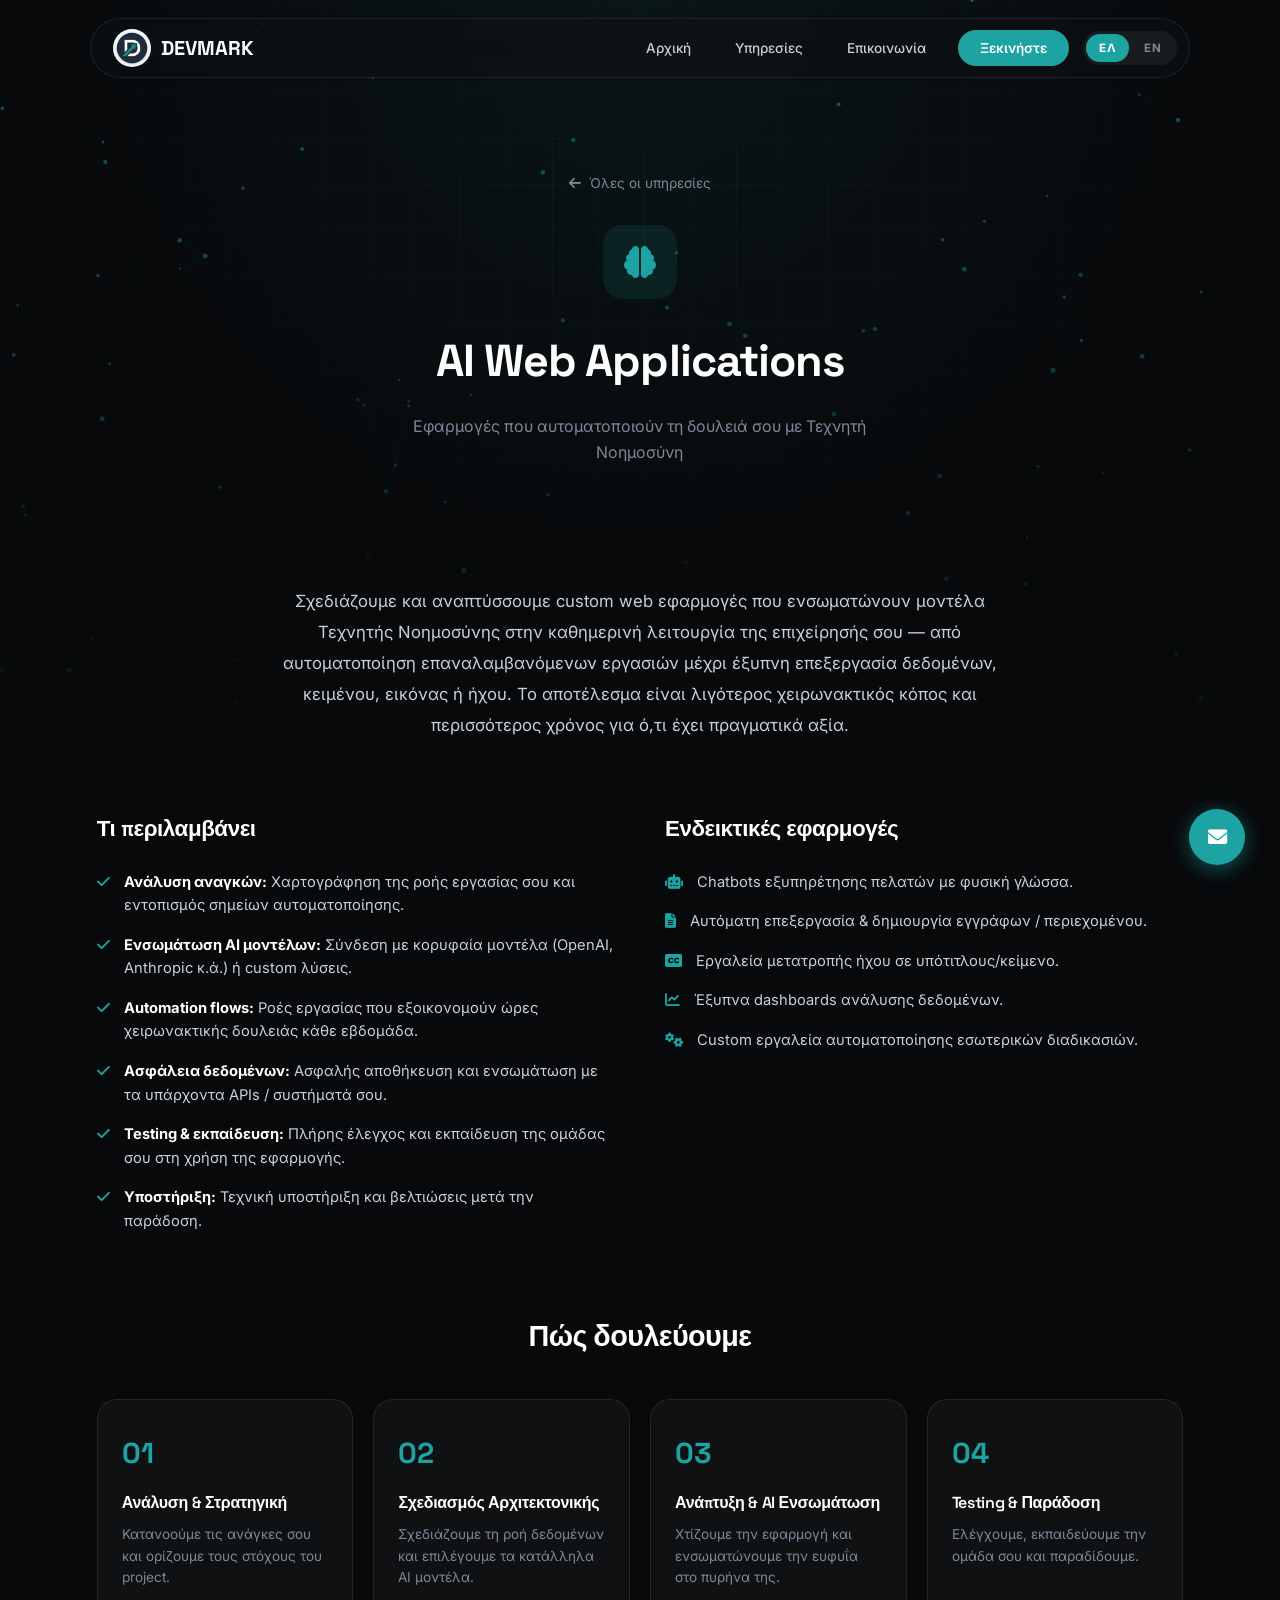
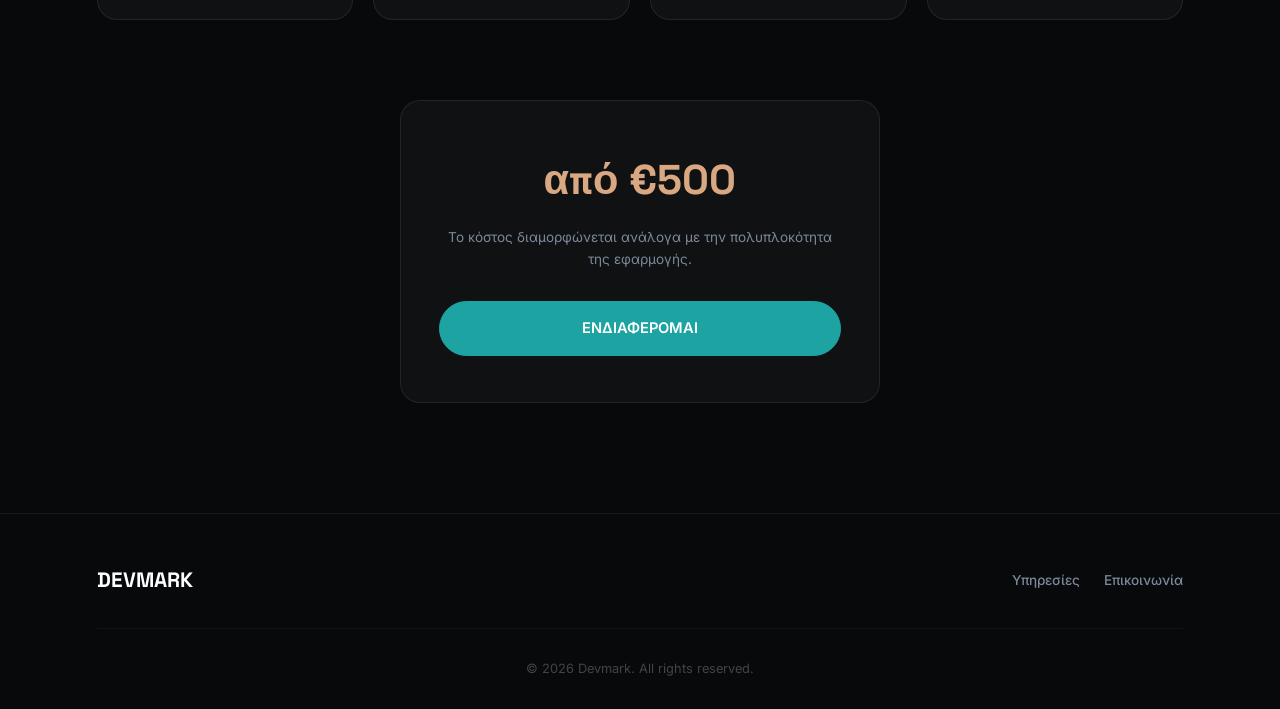
==== ai-web-apps.html @ 717f6cc1 "Add files via upload commit message" ====
<!DOCTYPE html>
<html lang="el">
<head>
    <meta charset="UTF-8">
    <meta name="viewport" content="width=device-width, initial-scale=1.0">
    <title>AI Web Applications - Devmark</title>
    <meta name="description" content="Εξειδικευμένες εφαρμογές με ενσωμάτωση Τεχνητής Νοημοσύνης για αυτοματοποίηση της επιχείρησής σου.">
    <link rel="preconnect" href="https://fonts.googleapis.com">
    <link rel="stylesheet" href="https://fonts.googleapis.com/css2?family=Space+Grotesk:wght@500;600;700&family=Inter:wght@400;500;600;700;800&display=swap">
    <link rel="stylesheet" href="https://cdnjs.cloudflare.com/ajax/libs/font-awesome/6.0.0/css/all.min.css">
    <link rel="stylesheet" href="styles.css">
</head>
<body>

    <div class="tech-bg">
        <div class="tech-grid"></div>
        <canvas id="bg-canvas"></canvas>
        <div class="tech-vignette"></div>
    </div>

    <!-- MOBILE NAV OVERLAY -->
    <div class="mobile-nav" id="mobileNav">
        <a href="index.html" class="mobile-link nav-link" data-el="Αρχική" data-en="Home">Αρχική</a>
        <a href="services.html" class="mobile-link nav-link" data-el="Υπηρεσίες" data-en="Services">Υπηρεσίες</a>
        <a href="contact.html" class="mobile-link nav-link" data-el="Επικοινωνία" data-en="Contact">Επικοινωνία</a>
        <div class="lang-switch">
            <button class="lang-btn" data-lang="el">ΕΛ</button>
            <button class="lang-btn" data-lang="en">EN</button>
        </div>
    </div>

    <header id="header">
        <div class="header-inner">
            <a href="index.html" class="logo">
                <img src="devmarklogo.png" alt="Devmark Logo" class="logo-img">
                <span>DEVMARK</span>
            </a>
            <nav>
                <ul>
                    <li><a href="index.html" class="nav-link" data-el="Αρχική" data-en="Home">Αρχική</a></li>
                    <li><a href="services.html" class="nav-link" data-el="Υπηρεσίες" data-en="Services">Υπηρεσίες</a></li>
                    <li><a href="contact.html" class="nav-link" data-el="Επικοινωνία" data-en="Contact">Επικοινωνία</a></li>
                    <li><a href="https://mail.google.com/mail/?view=cm&fs=1&to=webdevmarkozanis@gmail.com" target="_blank" class="nav-cta" data-el="Ξεκινήστε" data-en="Get Started">Ξεκινήστε</a></li>
                    <li>
                        <div class="lang-switch">
                            <button class="lang-btn" data-lang="el">ΕΛ</button>
                            <button class="lang-btn" data-lang="en">EN</button>
                        </div>
                    </li>
                </ul>
            </nav>
            <div class="hamburger" id="hamburger">
                <span></span><span></span><span></span>
            </div>
        </div>
    </header>

    <!-- PAGE HERO -->
    <section class="page-hero">
        <div class="container">
            <a href="services.html" class="back-link fade-in-up"><i class="fas fa-arrow-left"></i> <span data-el="Όλες οι υπηρεσίες" data-en="All services">Όλες οι υπηρεσίες</span></a>
            <div class="detail-hero-icon fade-in-up"><i class="fas fa-brain"></i></div>
            <h2 class="section-title fade-in-up">AI Web Applications</h2>
            <span class="section-subtitle fade-in-up" data-el="Εφαρμογές που αυτοματοποιούν τη δουλειά σου με Τεχνητή Νοημοσύνη" data-en="Applications that automate your work with Artificial Intelligence">Εφαρμογές που αυτοματοποιούν τη δουλειά σου με Τεχνητή Νοημοσύνη</span>
        </div>
    </section>

    <section id="services" style="padding-top:0;">
        <div class="container">
            <p class="detail-intro fade-in-up" data-el="Σχεδιάζουμε και αναπτύσσουμε custom web εφαρμογές που ενσωματώνουν μοντέλα Τεχνητής Νοημοσύνης στην καθημερινή λειτουργία της επιχείρησής σου — από αυτοματοποίηση επαναλαμβανόμενων εργασιών μέχρι έξυπνη επεξεργασία δεδομένων, κειμένου, εικόνας ή ήχου. Το αποτέλεσμα είναι λιγότερος χειρωνακτικός κόπος και περισσότερος χρόνος για ό,τι έχει πραγματικά αξία." data-en="We design and build custom web applications that embed Artificial Intelligence models into your business's daily operations — from automating repetitive tasks to smart processing of data, text, images or audio. The result is less manual effort and more time for what truly matters.">
                Σχεδιάζουμε και αναπτύσσουμε custom web εφαρμογές που ενσωματώνουν μοντέλα Τεχνητής Νοημοσύνης στην καθημερινή λειτουργία της επιχείρησής σου — από αυτοματοποίηση επαναλαμβανόμενων εργασιών μέχρι έξυπνη επεξεργασία δεδομένων, κειμένου, εικόνας ή ήχου. Το αποτέλεσμα είναι λιγότερος χειρωνακτικός κόπος και περισσότερος χρόνος για ό,τι έχει πραγματικά αξία.
            </p>

            <div class="detail-columns">
                <div class="detail-block fade-in-up">
                    <h3 data-el="Τι περιλαμβάνει" data-en="What's included">Τι περιλαμβάνει</h3>
                    <ul class="feature-list">
                        <li><i class="fas fa-check"></i><span><strong data-el="Ανάλυση αναγκών:" data-en="Needs analysis:">Ανάλυση αναγκών:</strong> <span data-el="Χαρτογράφηση της ροής εργασίας σου και εντοπισμός σημείων αυτοματοποίησης." data-en="Mapping your workflow and identifying automation opportunities.">Χαρτογράφηση της ροής εργασίας σου και εντοπισμός σημείων αυτοματοποίησης.</span></span></li>
                        <li><i class="fas fa-check"></i><span><strong data-el="Ενσωμάτωση AI μοντέλων:" data-en="AI model integration:">Ενσωμάτωση AI μοντέλων:</strong> <span data-el="Σύνδεση με κορυφαία μοντέλα (OpenAI, Anthropic κ.ά.) ή custom λύσεις." data-en="Connecting leading models (OpenAI, Anthropic, etc.) or custom solutions.">Σύνδεση με κορυφαία μοντέλα (OpenAI, Anthropic κ.ά.) ή custom λύσεις.</span></span></li>
                        <li><i class="fas fa-check"></i><span><strong data-el="Automation flows:" data-en="Automation flows:">Automation flows:</strong> <span data-el="Ροές εργασίας που εξοικονομούν ώρες χειρωνακτικής δουλειάς κάθε εβδομάδα." data-en="Workflows that save hours of manual work every week.">Ροές εργασίας που εξοικονομούν ώρες χειρωνακτικής δουλειάς κάθε εβδομάδα.</span></span></li>
                        <li><i class="fas fa-check"></i><span><strong data-el="Ασφάλεια δεδομένων:" data-en="Data security:">Ασφάλεια δεδομένων:</strong> <span data-el="Ασφαλής αποθήκευση και ενσωμάτωση με τα υπάρχοντα APIs / συστήματά σου." data-en="Secure storage and integration with your existing APIs / systems.">Ασφαλής αποθήκευση και ενσωμάτωση με τα υπάρχοντα APIs / συστήματά σου.</span></span></li>
                        <li><i class="fas fa-check"></i><span><strong data-el="Testing & εκπαίδευση:" data-en="Testing & training:">Testing &amp; εκπαίδευση:</strong> <span data-el="Πλήρης έλεγχος και εκπαίδευση της ομάδας σου στη χρήση της εφαρμογής." data-en="Full testing and training for your team on using the application.">Πλήρης έλεγχος και εκπαίδευση της ομάδας σου στη χρήση της εφαρμογής.</span></span></li>
                        <li><i class="fas fa-check"></i><span><strong data-el="Υποστήριξη:" data-en="Support:">Υποστήριξη:</strong> <span data-el="Τεχνική υποστήριξη και βελτιώσεις μετά την παράδοση." data-en="Technical support and improvements after delivery.">Τεχνική υποστήριξη και βελτιώσεις μετά την παράδοση.</span></span></li>
                    </ul>
                </div>
                <div class="detail-block fade-in-up delay-1">
                    <h3 data-el="Ενδεικτικές εφαρμογές" data-en="Example applications">Ενδεικτικές εφαρμογές</h3>
                    <ul class="feature-list">
                        <li><i class="fas fa-robot"></i><span data-el="Chatbots εξυπηρέτησης πελατών με φυσική γλώσσα." data-en="Customer service chatbots with natural language.">Chatbots εξυπηρέτησης πελατών με φυσική γλώσσα.</span></li>
                        <li><i class="fas fa-file-alt"></i><span data-el="Αυτόματη επεξεργασία & δημιουργία εγγράφων / περιεχομένου." data-en="Automatic processing & generation of documents / content.">Αυτόματη επεξεργασία &amp; δημιουργία εγγράφων / περιεχομένου.</span></li>
                        <li><i class="fas fa-closed-captioning"></i><span data-el="Εργαλεία μετατροπής ήχου σε υπότιτλους/κείμενο." data-en="Tools for converting audio to subtitles/text.">Εργαλεία μετατροπής ήχου σε υπότιτλους/κείμενο.</span></li>
                        <li><i class="fas fa-chart-line"></i><span data-el="Έξυπνα dashboards ανάλυσης δεδομένων." data-en="Smart data analytics dashboards.">Έξυπνα dashboards ανάλυσης δεδομένων.</span></li>
                        <li><i class="fas fa-cogs"></i><span data-el="Custom εργαλεία αυτοματοποίησης εσωτερικών διαδικασιών." data-en="Custom internal process automation tools.">Custom εργαλεία αυτοματοποίησης εσωτερικών διαδικασιών.</span></li>
                    </ul>
                </div>
            </div>

            <h3 class="section-title fade-in-up" style="font-size:1.8rem;margin-bottom:40px;" data-el="Πώς δουλεύουμε" data-en="How we work">Πώς δουλεύουμε</h3>
            <div class="process-steps">
                <div class="process-step fade-in-up">
                    <div class="step-num">01</div>
                    <h4 data-el="Ανάλυση & Στρατηγική" data-en="Analysis & Strategy">Ανάλυση &amp; Στρατηγική</h4>
                    <p data-el="Κατανοούμε τις ανάγκες σου και ορίζουμε τους στόχους του project." data-en="We understand your needs and define the project's goals.">Κατανοούμε τις ανάγκες σου και ορίζουμε τους στόχους του project.</p>
                </div>
                <div class="process-step fade-in-up delay-1">
                    <div class="step-num">02</div>
                    <h4 data-el="Σχεδιασμός Αρχιτεκτονικής" data-en="Architecture Design">Σχεδιασμός Αρχιτεκτονικής</h4>
                    <p data-el="Σχεδιάζουμε τη ροή δεδομένων και επιλέγουμε τα κατάλληλα AI μοντέλα." data-en="We design the data flow and select the right AI models.">Σχεδιάζουμε τη ροή δεδομένων και επιλέγουμε τα κατάλληλα AI μοντέλα.</p>
                </div>
                <div class="process-step fade-in-up delay-2">
                    <div class="step-num">03</div>
                    <h4 data-el="Ανάπτυξη & AI Ενσωμάτωση" data-en="Development & AI Integration">Ανάπτυξη &amp; AI Ενσωμάτωση</h4>
                    <p data-el="Χτίζουμε την εφαρμογή και ενσωματώνουμε την ευφυΐα στο πυρήνα της." data-en="We build the application and embed the intelligence into its core.">Χτίζουμε την εφαρμογή και ενσωματώνουμε την ευφυΐα στο πυρήνα της.</p>
                </div>
                <div class="process-step fade-in-up delay-3">
                    <div class="step-num">04</div>
                    <h4 data-el="Testing & Παράδοση" data-en="Testing & Delivery">Testing &amp; Παράδοση</h4>
                    <p data-el="Ελέγχουμε, εκπαιδεύουμε την ομάδα σου και παραδίδουμε." data-en="We test, train your team and deliver.">Ελέγχουμε, εκπαιδεύουμε την ομάδα σου και παραδίδουμε.</p>
                </div>
            </div>

            <div class="price-panel fade-in-up">
                <span class="price-tag" data-el="από €500" data-en="from €500">από €500</span>
                <p class="price-note" data-el="Το κόστος διαμορφώνεται ανάλογα με την πολυπλοκότητα της εφαρμογής." data-en="The cost is shaped according to the complexity of the application.">Το κόστος διαμορφώνεται ανάλογα με την πολυπλοκότητα της εφαρμογής.</p>
                <a href="https://mail.google.com/mail/?view=cm&fs=1&to=webdevmarkozanis@gmail.com&su=Ενδιαφέρον για AI Web Applications" target="_blank" class="btn" style="width:100%;justify-content:center;" data-el="ΕΝΔΙΑΦΕΡΟΜΑΙ" data-en="I'M INTERESTED">ΕΝΔΙΑΦΕΡΟΜΑΙ</a>
            </div>
        </div>
    </section>

    <!-- FOOTER -->
    <footer>
        <div class="container">
            <div class="footer-inner">
                <div class="footer-logo">
                    <span>DEVMARK</span>
                </div>
                <div class="footer-links">
                    <a href="services.html" data-el="Υπηρεσίες" data-en="Services">Υπηρεσίες</a>
                    <a href="contact.html" data-el="Επικοινωνία" data-en="Contact">Επικοινωνία</a>
                </div>
            </div>
            <div class="footer-bottom">
                &copy; 2026 Devmark. All rights reserved.
            </div>
        </div>
    </footer>

    <!-- FLOATING EMAIL BUTTON -->
    <a href="https://mail.google.com/mail/?view=cm&fs=1&to=webdevmarkozanis@gmail.com" target="_blank" class="fab-btn" title="Επικοινωνήστε μαζί μας">
        <i class="fas fa-envelope"></i>
    </a>

    <script src="script.js"></script>
</body>
</html>
---- styles.css ----
:root {
    --copper: #c48c6a;
    --copper-light: #d9a882;
    --dark-blue: #1e2a3a;
    --teal: #1ea3a3;
    --teal-glow: rgba(30,163,163,0.4);
    --dark-bg: #08090b;
    --card-bg: rgba(255,255,255,0.035);
    --card-border: rgba(255,255,255,0.08);
    --light-text: #c8d0da;
    --muted: #7c8899;
    --white: #ffffff;
    --font-main: 'Inter', sans-serif;
    --font-headings: 'Space Grotesk', sans-serif;
    --radius: 20px;
}

*, *::before, *::after { box-sizing: border-box; }

::-webkit-scrollbar { width: 6px; }
::-webkit-scrollbar-track { background: var(--dark-bg); }
::-webkit-scrollbar-thumb { background: var(--teal); border-radius: 3px; }

body {
    font-family: var(--font-main);
    background-color: var(--dark-bg);
    color: var(--light-text);
    margin: 0;
    line-height: 1.6;
    scroll-behavior: smooth;
    overflow-x: hidden;
}

h1, h2, h3, h4 {
    font-family: var(--font-headings);
    letter-spacing: -0.02em;
    color: var(--white);
    margin: 0;
}

a { text-decoration: none; color: inherit; transition: all 0.3s ease; }
ul { list-style: none; padding: 0; margin: 0; }

/* TECH BACKGROUND */
.tech-bg {
    position: fixed;
    inset: 0;
    z-index: 0;
    overflow: hidden;
    pointer-events: none;
    background: var(--dark-bg);
}
.tech-grid {
    position: absolute;
    inset: 0;
    background-image:
        linear-gradient(rgba(30,163,163,0.08) 1px, transparent 1px),
        linear-gradient(90deg, rgba(30,163,163,0.08) 1px, transparent 1px);
    background-size: 46px 46px;
    -webkit-mask-image: radial-gradient(ellipse 85% 65% at 50% 25%, black 0%, transparent 75%);
    mask-image: radial-gradient(ellipse 85% 65% at 50% 25%, black 0%, transparent 75%);
}
#bg-canvas {
    position: absolute;
    inset: 0;
    width: 100%;
    height: 100%;
}
.tech-vignette {
    position: absolute;
    inset: 0;
    background:
        radial-gradient(circle at 50% 0%, rgba(30,163,163,0.08), transparent 55%),
        linear-gradient(180deg, transparent 0%, var(--dark-bg) 92%);
}

.container {
    width: 88%;
    max-width: 1200px;
    margin: 0 auto;
    padding: 0 20px;
    position: relative;
    z-index: 1;
}

/* HEADER */
header {
    position: fixed;
    top: 18px;
    left: 50%;
    transform: translateX(-50%);
    width: min(1100px, 92%);
    z-index: 1000;
    background: rgba(15, 17, 20, 0.65);
    backdrop-filter: blur(18px);
    -webkit-backdrop-filter: blur(18px);
    border: 1px solid rgba(255,255,255,0.08);
    border-radius: 100px;
    padding: 10px 12px 10px 22px;
    transition: all 0.35s ease;
}
header.scrolled {
    top: 10px;
    background: rgba(10, 11, 13, 0.85);
    box-shadow: 0 10px 40px rgba(0,0,0,0.35);
}

header .header-inner {
    display: flex;
    justify-content: space-between;
    align-items: center;
}

.logo { display: flex; align-items: center; gap: 10px; }
.logo-img { height: 38px; width: auto; border-radius: 50%; }
.logo span {
    font-family: var(--font-headings);
    font-size: 1.25rem;
    color: var(--white);
    font-weight: 700;
    letter-spacing: 0;
}

/* DESKTOP NAV */
nav ul { display: flex; gap: 8px; align-items: center; }
nav a {
    font-size: 0.85rem;
    font-weight: 500;
    padding: 9px 18px;
    border-radius: 100px;
    color: var(--light-text);
}
nav a:hover { color: var(--white); background: rgba(255,255,255,0.06); }
nav a.active { color: var(--white); background: rgba(30,163,163,0.18); }

.nav-cta {
    margin-left: 6px;
    padding: 10px 22px !important;
    background: var(--teal);
    color: var(--white) !important;
    font-weight: 600;
}
.nav-cta:hover { background: #189393; }

/* LANGUAGE SWITCH */
.lang-switch {
    display: flex;
    gap: 2px;
    background: rgba(255,255,255,0.06);
    border-radius: 100px;
    padding: 3px;
    margin-left: 6px;
}
.lang-btn {
    padding: 7px 13px;
    border-radius: 100px;
    font-size: 0.72rem;
    font-weight: 700;
    font-family: var(--font-main);
    background: transparent;
    border: none;
    color: var(--muted);
    cursor: pointer;
    letter-spacing: 0.5px;
    transition: all 0.25s ease;
}
.lang-btn.active { background: var(--teal); color: var(--white); }
.lang-btn:hover:not(.active) { color: var(--white); }

.mobile-nav .lang-switch { margin-left: 0; margin-top: 10px; padding: 4px; }
.mobile-nav .lang-btn { padding: 8px 18px; font-size: 0.8rem; }

/* HAMBURGER */
.hamburger {
    display: none;
    flex-direction: column;
    gap: 5px;
    cursor: pointer;
    padding: 5px;
    z-index: 1100;
}
.hamburger span {
    display: block;
    width: 22px; height: 2px;
    background: var(--light-text);
    border-radius: 2px;
    transition: all 0.3s ease;
}
.hamburger.open span:nth-child(1) { transform: rotate(45deg) translate(5px, 5px); }
.hamburger.open span:nth-child(2) { opacity: 0; }
.hamburger.open span:nth-child(3) { transform: rotate(-45deg) translate(5px, -5px); }

/* MOBILE NAV */
.mobile-nav {
    display: none;
    position: fixed;
    top: 0; left: 0; right: 0; bottom: 0;
    background: rgba(6,7,9,0.97);
    backdrop-filter: blur(10px);
    z-index: 1050;
    flex-direction: column;
    justify-content: center;
    align-items: center;
    gap: 30px;
}
.mobile-nav.open { display: flex; }
.mobile-nav a {
    font-family: var(--font-headings);
    font-size: 1.9rem;
    color: var(--light-text);
    font-weight: 600;
    transition: color 0.3s ease;
}
.mobile-nav a:hover, .mobile-nav a.active { color: var(--teal); }

/* HERO (home page) */
#hero {
    min-height: 100vh;
    display: flex;
    align-items: center;
    justify-content: center;
    text-align: center;
    position: relative;
    padding-top: 120px;
}

#hero .container { position: relative; z-index: 1; }

.hero-badge {
    display: inline-flex;
    align-items: center;
    gap: 10px;
    padding: 8px 18px;
    border-radius: 100px;
    background: rgba(30,163,163,0.1);
    border: 1px solid rgba(30,163,163,0.3);
    color: var(--teal);
    font-size: 0.8rem;
    font-weight: 600;
    letter-spacing: 0.3px;
    margin-bottom: 30px;
}
.hero-badge .dot {
    width: 7px; height: 7px;
    border-radius: 50%;
    background: var(--teal);
    box-shadow: 0 0 12px var(--teal-glow);
    animation: pulse 1.6s ease-in-out infinite;
}
@keyframes pulse { 0%,100% { opacity: 1; } 50% { opacity: 0.3; } }

#hero h1 {
    font-size: clamp(3rem, 8vw, 6.5rem);
    line-height: 0.98;
    margin: 0 0 22px 0;
    background: linear-gradient(135deg, #ffffff 40%, var(--copper-light) 75%, var(--teal) 100%);
    -webkit-background-clip: text;
    background-clip: text;
    -webkit-text-fill-color: transparent;
}

.typewriter-wrap {
    font-family: var(--font-headings);
    font-size: clamp(1.1rem, 2.5vw, 1.5rem);
    color: var(--light-text);
    min-height: 2rem;
    margin-bottom: 42px;
    font-weight: 500;
}
.typewriter-wrap b { color: var(--teal); font-weight: 600; }

#typewriter::after {
    content: '|';
    animation: blink 0.8s infinite;
    color: var(--copper);
}

@keyframes blink { 0%,100% { opacity: 1; } 50% { opacity: 0; } }

.hero-actions { display: flex; gap: 16px; justify-content: center; flex-wrap: wrap; }

/* PAGE HERO (services / contact pages) */
.page-hero {
    padding: 170px 0 60px;
    text-align: center;
}

/* BTN */
.btn {
    display: inline-flex;
    align-items: center;
    gap: 8px;
    padding: 15px 34px;
    background-color: var(--teal);
    color: var(--white);
    border: 1px solid var(--teal);
    font-family: var(--font-main);
    font-weight: 600;
    font-size: 0.92rem;
    cursor: pointer;
    transition: all 0.3s ease;
    border-radius: 100px;
}
.btn:hover {
    background: #189393;
    transform: translateY(-3px);
    box-shadow: 0 10px 30px rgba(30,163,163,0.35);
}
.btn-outline {
    background: transparent;
    border-color: rgba(255,255,255,0.18);
    color: var(--white);
}
.btn-outline:hover {
    background: rgba(255,255,255,0.06);
    border-color: rgba(255,255,255,0.35);
    box-shadow: none;
}
.btn-sm { padding: 10px 18px; font-size: 0.78rem; }

/* SECTIONS */
#services, #contact, #services-preview, #cta-banner { padding: 110px 0; position: relative; }

.eyebrow {
    display: block;
    text-align: center;
    color: var(--teal);
    font-size: 0.82rem;
    text-transform: uppercase;
    letter-spacing: 2.5px;
    font-weight: 600;
    margin-bottom: 16px;
}

.section-title {
    text-align: center;
    font-size: clamp(2rem, 4vw, 2.8rem);
    margin-bottom: 18px;
}

.section-subtitle {
    text-align: center;
    color: var(--muted);
    font-size: 1rem;
    margin-bottom: 60px;
    display: block;
    max-width: 520px;
    margin-left: auto;
    margin-right: auto;
}

/* SERVICE CARDS */
.services-grid {
    display: grid;
    grid-template-columns: repeat(auto-fit, minmax(300px, 1fr));
    gap: 24px;
}

.service-card {
    background: var(--card-bg);
    padding: 38px 32px;
    border-radius: var(--radius);
    transition: all 0.4s ease;
    display: flex;
    flex-direction: column;
    border: 1px solid var(--card-border);
    position: relative;
    overflow: hidden;
}

.service-card:hover {
    transform: translateY(-6px);
    border-color: rgba(30,163,163,0.35);
    background: rgba(255,255,255,0.05);
    box-shadow: 0 25px 60px rgba(0,0,0,0.35);
}

.service-icon {
    width: 54px; height: 54px;
    border-radius: 14px;
    display: flex;
    align-items: center;
    justify-content: center;
    font-size: 1.4rem;
    color: var(--teal);
    background: rgba(30,163,163,0.12);
    margin-bottom: 24px;
    transition: transform 0.3s ease;
}

.service-card:hover .service-icon { transform: scale(1.08) rotate(-4deg); }

.service-card h3 {
    font-size: 1.2rem;
    margin-bottom: 12px;
    font-weight: 600;
}

.service-card p {
    font-size: 0.92rem;
    color: var(--muted);
    line-height: 1.7;
    margin: 0;
}

.service-card-footer {
    display: flex;
    justify-content: space-between;
    align-items: center;
    margin-top: 28px;
    padding-top: 24px;
    border-top: 1px solid rgba(255,255,255,0.06);
}

.price-tag {
    color: var(--copper-light);
    font-weight: 700;
    font-family: var(--font-headings);
    font-size: 1.15rem;
}

/* COMPACT PREVIEW CARDS (home page) */
.preview-grid {
    display: grid;
    grid-template-columns: repeat(auto-fit, minmax(260px, 1fr));
    gap: 20px;
    margin-bottom: 45px;
}
.preview-card {
    background: var(--card-bg);
    border: 1px solid var(--card-border);
    border-radius: var(--radius);
    padding: 28px 26px;
    transition: all 0.3s ease;
}
.preview-card:hover {
    transform: translateY(-4px);
    border-color: rgba(30,163,163,0.3);
}
.preview-card .service-icon { margin-bottom: 18px; }
.preview-card h3 { font-size: 1.05rem; margin-bottom: 8px; font-weight: 600; }
.preview-card p { font-size: 0.85rem; color: var(--muted); margin: 0; }
.preview-cta { text-align: center; }

/* CTA BANNER (home page) */
.cta-panel {
    background: var(--card-bg);
    border: 1px solid var(--card-border);
    border-radius: var(--radius);
    padding: 60px 40px;
    text-align: center;
}
.cta-panel h2 { font-size: clamp(1.8rem, 3.5vw, 2.4rem); margin-bottom: 14px; }
.cta-panel p { color: var(--muted); margin-bottom: 30px; max-width: 480px; margin-left: auto; margin-right: auto; }
.cta-actions { display: flex; gap: 16px; justify-content: center; flex-wrap: wrap; }

/* CONTACT */
.contact-wrapper {
    display: grid;
    grid-template-columns: 1fr 1fr;
    gap: 50px;
    align-items: center;
}

.contact-info h2 { font-size: clamp(2rem, 4vw, 2.6rem); margin-bottom: 18px; }

.contact-info p {
    color: var(--muted);
    font-size: 0.98rem;
    line-height: 1.8;
    margin-bottom: 32px;
}

.contact-details {
    display: flex;
    flex-direction: column;
    gap: 16px;
}

.contact-detail-item {
    display: flex;
    align-items: center;
    gap: 14px;
    font-size: 0.92rem;
}

.contact-detail-item i {
    width: 42px; height: 42px;
    border-radius: 12px;
    border: 1px solid var(--card-border);
    background: var(--card-bg);
    display: flex; align-items: center; justify-content: center;
    color: var(--teal);
    font-size: 0.95rem;
    flex-shrink: 0;
}

.contact-cta {
    background: var(--card-bg);
    border: 1px solid var(--card-border);
    border-radius: var(--radius);
    padding: 48px 42px;
    text-align: center;
}

.contact-cta h3 {
    font-size: 1.6rem;
    margin-bottom: 12px;
    font-weight: 600;
}

.contact-cta p {
    color: var(--muted);
    font-size: 0.9rem;
    margin-bottom: 28px;
}

/* FADE IN */
.fade-in-up {
    opacity: 0;
    transform: translateY(30px);
    transition: opacity 0.7s ease-out, transform 0.7s ease-out;
}
.fade-in-up.active { opacity: 1; transform: translateY(0); }

.delay-1 { transition-delay: 0.1s; }
.delay-2 { transition-delay: 0.2s; }
.delay-3 { transition-delay: 0.3s; }

/* FLOATING BUTTON */
.fab-btn {
    position: fixed;
    bottom: 35px;
    right: 35px;
    width: 56px; height: 56px;
    border-radius: 50%;
    background: var(--teal);
    color: white;
    display: flex; align-items: center; justify-content: center;
    font-size: 1.2rem;
    z-index: 900;
    box-shadow: 0 4px 20px rgba(30,163,163,0.5);
    transition: all 0.3s ease;
}
.fab-btn:hover {
    transform: scale(1.1) translateY(-3px);
    box-shadow: 0 8px 30px rgba(30,163,163,0.6);
    color: white;
}

/* FOOTER */
footer {
    background: transparent;
    padding: 50px 0 30px;
    border-top: 1px solid rgba(255,255,255,0.06);
    position: relative;
    z-index: 1;
}

.footer-inner {
    display: flex;
    justify-content: space-between;
    align-items: center;
    flex-wrap: wrap;
    gap: 20px;
    padding-bottom: 30px;
    margin-bottom: 30px;
    border-bottom: 1px solid rgba(255,255,255,0.05);
}

.footer-logo span {
    font-family: var(--font-headings);
    font-size: 1.3rem;
    color: var(--white);
    font-weight: 700;
}

.footer-links {
    display: flex;
    gap: 24px;
}

.footer-links a {
    font-size: 0.85rem;
    color: var(--muted);
    font-weight: 500;
}

.footer-links a:hover { color: var(--copper-light); }

.footer-bottom {
    text-align: center;
    font-size: 0.8rem;
    color: #444;
}

/* SERVICE DETAIL PAGES */
.back-link {
    display: inline-flex;
    align-items: center;
    gap: 8px;
    color: var(--muted);
    font-size: 0.85rem;
    margin-bottom: 30px;
}
.back-link:hover { color: var(--teal); }

.detail-hero-icon {
    width: 74px; height: 74px;
    border-radius: 20px;
    background: rgba(30,163,163,0.12);
    color: var(--teal);
    display: flex;
    align-items: center;
    justify-content: center;
    font-size: 2rem;
    margin: 0 auto 26px;
}

.detail-intro {
    max-width: 720px;
    margin: 0 auto 70px;
    text-align: center;
    color: var(--light-text);
    font-size: 1.05rem;
    line-height: 1.85;
}

.detail-columns {
    display: grid;
    grid-template-columns: 1fr 1fr;
    gap: 50px;
    margin-bottom: 80px;
    align-items: start;
}

.detail-block h3 {
    font-size: 1.4rem;
    margin-bottom: 24px;
    font-weight: 600;
}

.feature-list { display: flex; flex-direction: column; gap: 16px; }
.feature-list li {
    display: flex;
    align-items: flex-start;
    gap: 14px;
    font-size: 0.92rem;
    color: var(--light-text);
    line-height: 1.6;
}
.feature-list li i { color: var(--teal); margin-top: 4px; flex-shrink: 0; }
.feature-list li strong { color: var(--white); }

.process-steps {
    display: grid;
    grid-template-columns: repeat(4, 1fr);
    gap: 20px;
    margin-bottom: 80px;
}
.process-step {
    background: var(--card-bg);
    border: 1px solid var(--card-border);
    border-radius: var(--radius);
    padding: 30px 24px;
}
.process-step .step-num {
    font-family: var(--font-headings);
    font-size: 1.8rem;
    color: var(--teal);
    margin-bottom: 14px;
    font-weight: 700;
}
.process-step h4 { font-size: 1rem; margin-bottom: 8px; font-weight: 600; }
.process-step p { font-size: 0.85rem; color: var(--muted); margin: 0; line-height: 1.6; }

.price-panel {
    max-width: 480px;
    margin: 0 auto;
    text-align: center;
    background: var(--card-bg);
    border: 1px solid var(--card-border);
    border-radius: var(--radius);
    padding: 46px 38px;
}
.price-panel .price-tag {
    font-size: 2.6rem;
    display: block;
    margin-bottom: 8px;
    font-family: var(--font-headings);
}
.price-panel .price-note { color: var(--muted); font-size: 0.85rem; margin-bottom: 30px; }

/* RESPONSIVE */
@media (max-width: 900px) {
    .contact-wrapper { grid-template-columns: 1fr; gap: 40px; }
    .detail-columns { grid-template-columns: 1fr; gap: 40px; }
    .process-steps { grid-template-columns: repeat(2, 1fr); }
}

@media (max-width: 768px) {
    nav { display: none; }
    .hamburger { display: flex; }

    header { width: 92%; padding: 8px 8px 8px 16px; }
    .logo-img { height: 32px; }

    #hero { padding-top: 100px; }
    .hero-actions { flex-direction: column; align-items: stretch; }
    .hero-actions .btn { justify-content: center; }

    .typewriter-wrap { font-size: 1.05rem; }

    .container { width: 92%; padding: 0 15px; }

    .services-grid, .preview-grid { grid-template-columns: 1fr; gap: 20px; }

    .service-card { padding: 28px 24px; }

    .page-hero { padding: 130px 0 30px; }

    #services, #contact, #services-preview, #cta-banner { padding: 70px 0; }

    .cta-panel { padding: 36px 22px; }
    .cta-actions { flex-direction: column; align-items: stretch; }
    .cta-actions .btn { justify-content: center; }

    .detail-hero-icon { width: 60px; height: 60px; font-size: 1.6rem; }
    .process-steps { grid-template-columns: 1fr; margin-bottom: 50px; }
    .detail-columns { margin-bottom: 50px; }
    .detail-intro { margin-bottom: 45px; font-size: 0.95rem; }
    .price-panel { padding: 34px 24px; }

    .footer-inner { flex-direction: column; text-align: center; }
    .footer-links { flex-wrap: wrap; justify-content: center; }
}

@media (max-width: 480px) {
    .logo span { font-size: 1.1rem; }
    .fab-btn { width: 50px; height: 50px; bottom: 25px; right: 20px; }
    .contact-cta { padding: 32px 24px; }
    .price-panel .price-tag { font-size: 2.1rem; }
}
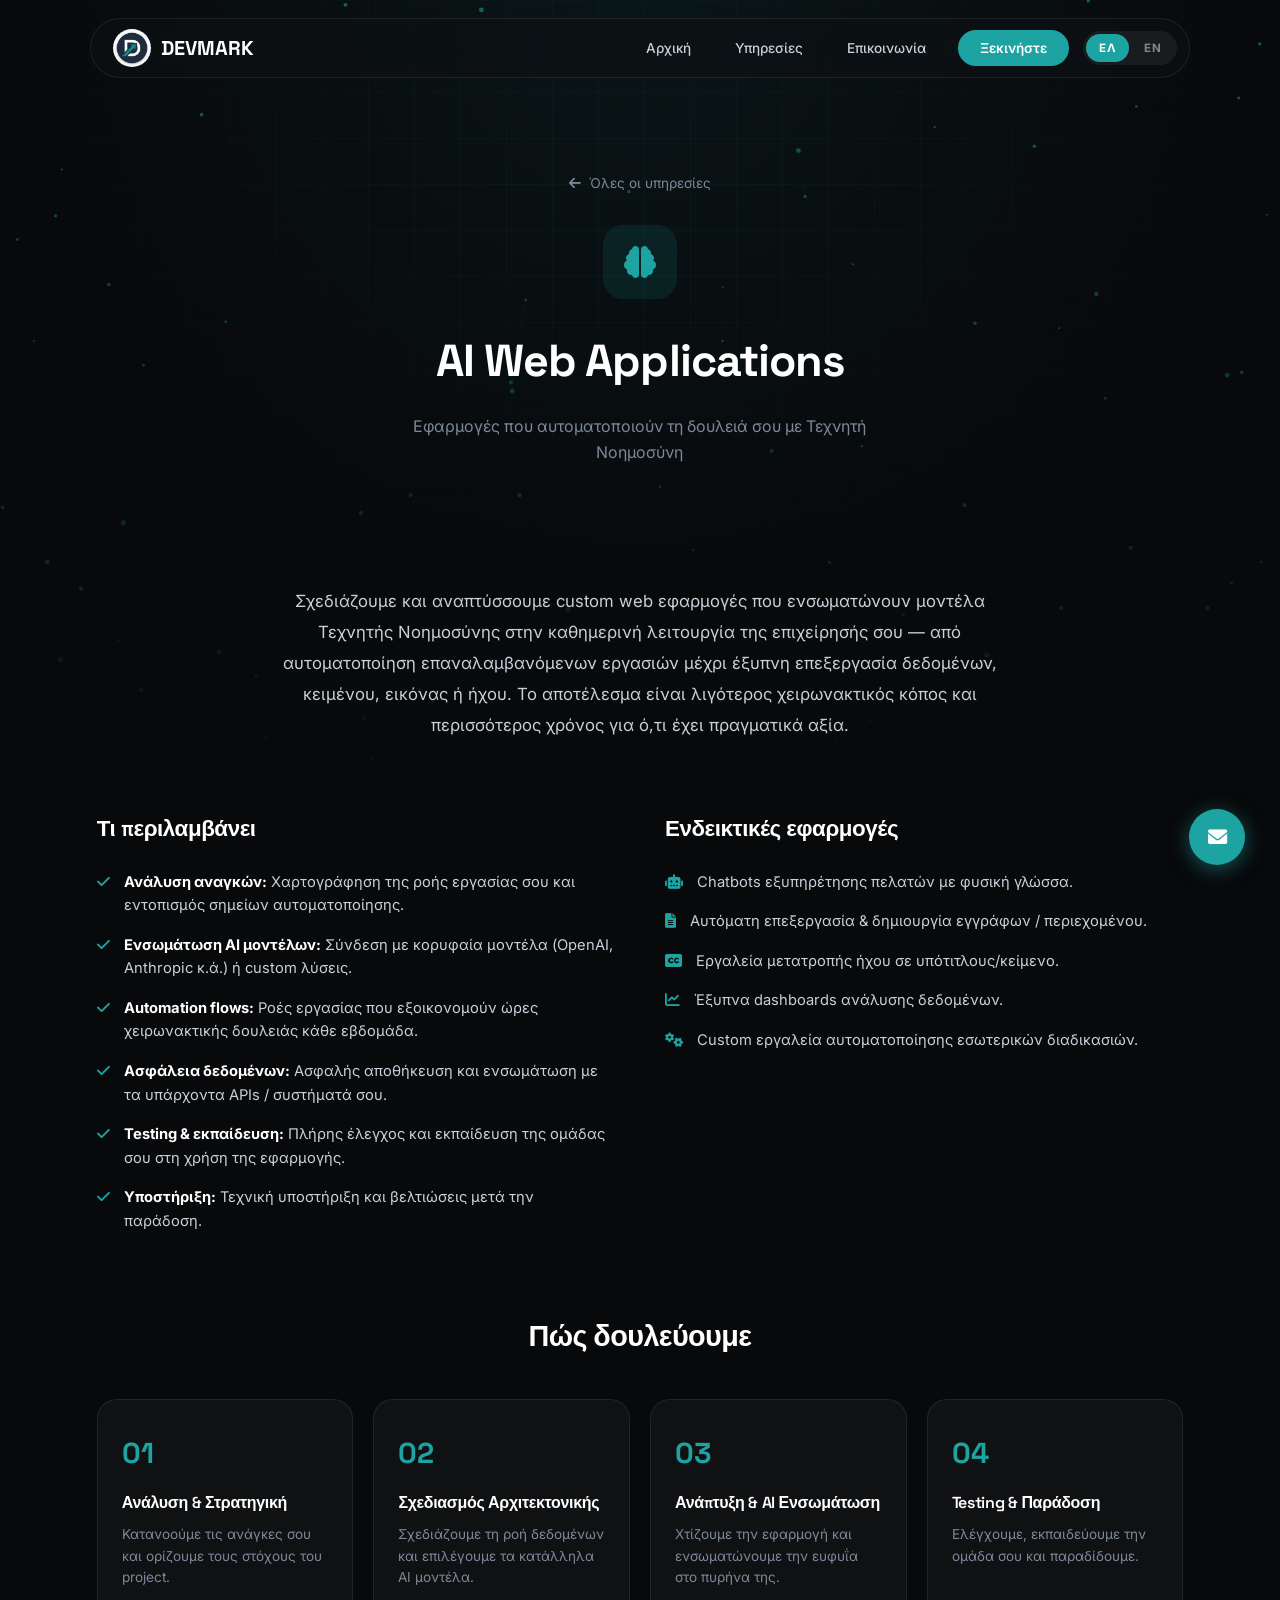
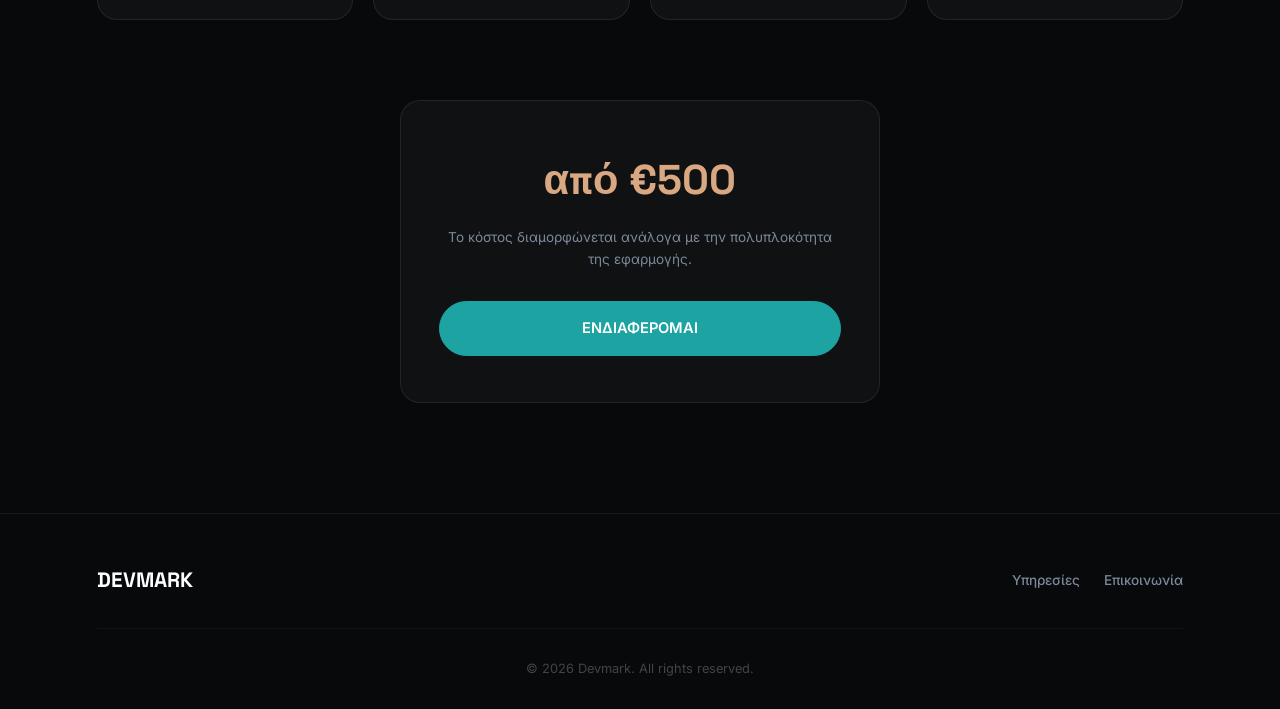
==== commit e618fc45: "Add files via upload redesign" ====
--- a/ai-web-apps.html
+++ b/ai-web-apps.html
@@ -5,6 +5,19 @@
     <meta name="viewport" content="width=device-width, initial-scale=1.0">
     <title>AI Web Applications - Devmark</title>
     <meta name="description" content="Εξειδικευμένες εφαρμογές με ενσωμάτωση Τεχνητής Νοημοσύνης για αυτοματοποίηση της επιχείρησής σου.">
+    <link rel="canonical" href="https://devmark.gr/ai-web-apps.html">
+    <link rel="icon" type="image/png" href="devmarklogo.png">
+    <meta property="og:type" content="website">
+    <meta property="og:locale" content="el_GR">
+    <meta property="og:site_name" content="Devmark">
+    <meta property="og:title" content="AI Web Applications - Devmark">
+    <meta property="og:description" content="Εξειδικευμένες εφαρμογές με ενσωμάτωση Τεχνητής Νοημοσύνης για αυτοματοποίηση της επιχείρησής σου.">
+    <meta property="og:url" content="https://devmark.gr/ai-web-apps.html">
+    <meta property="og:image" content="https://devmark.gr/devmarklogo.png">
+    <meta name="twitter:card" content="summary_large_image">
+    <meta name="twitter:title" content="AI Web Applications - Devmark">
+    <meta name="twitter:description" content="Εξειδικευμένες εφαρμογές με ενσωμάτωση Τεχνητής Νοημοσύνης για αυτοματοποίηση της επιχείρησής σου.">
+    <meta name="twitter:image" content="https://devmark.gr/devmarklogo.png">
     <link rel="preconnect" href="https://fonts.googleapis.com">
     <link rel="stylesheet" href="https://fonts.googleapis.com/css2?family=Space+Grotesk:wght@500;600;700&family=Inter:wght@400;500;600;700;800&display=swap">
     <link rel="stylesheet" href="https://cdnjs.cloudflare.com/ajax/libs/font-awesome/6.0.0/css/all.min.css">
@@ -40,7 +53,7 @@
                     <li><a href="index.html" class="nav-link" data-el="Αρχική" data-en="Home">Αρχική</a></li>
                     <li><a href="services.html" class="nav-link" data-el="Υπηρεσίες" data-en="Services">Υπηρεσίες</a></li>
                     <li><a href="contact.html" class="nav-link" data-el="Επικοινωνία" data-en="Contact">Επικοινωνία</a></li>
-                    <li><a href="https://mail.google.com/mail/?view=cm&fs=1&to=webdevmarkozanis@gmail.com" target="_blank" class="nav-cta" data-el="Ξεκινήστε" data-en="Get Started">Ξεκινήστε</a></li>
+                    <li><a href="https://mail.google.com/mail/?view=cm&fs=1&to=info@devmark.gr" target="_blank" class="nav-cta" data-el="Ξεκινήστε" data-en="Get Started">Ξεκινήστε</a></li>
                     <li>
                         <div class="lang-switch">
                             <button class="lang-btn" data-lang="el">ΕΛ</button>
@@ -122,7 +135,7 @@
             <div class="price-panel fade-in-up">
                 <span class="price-tag" data-el="από €500" data-en="from €500">από €500</span>
                 <p class="price-note" data-el="Το κόστος διαμορφώνεται ανάλογα με την πολυπλοκότητα της εφαρμογής." data-en="The cost is shaped according to the complexity of the application.">Το κόστος διαμορφώνεται ανάλογα με την πολυπλοκότητα της εφαρμογής.</p>
-                <a href="https://mail.google.com/mail/?view=cm&fs=1&to=webdevmarkozanis@gmail.com&su=Ενδιαφέρον για AI Web Applications" target="_blank" class="btn" style="width:100%;justify-content:center;" data-el="ΕΝΔΙΑΦΕΡΟΜΑΙ" data-en="I'M INTERESTED">ΕΝΔΙΑΦΕΡΟΜΑΙ</a>
+                <a href="https://mail.google.com/mail/?view=cm&fs=1&to=info@devmark.gr&su=Ενδιαφέρον για AI Web Applications" target="_blank" class="btn" style="width:100%;justify-content:center;" data-el="ΕΝΔΙΑΦΕΡΟΜΑΙ" data-en="I'M INTERESTED">ΕΝΔΙΑΦΕΡΟΜΑΙ</a>
             </div>
         </div>
     </section>
@@ -146,7 +159,7 @@
     </footer>
 
     <!-- FLOATING EMAIL BUTTON -->
-    <a href="https://mail.google.com/mail/?view=cm&fs=1&to=webdevmarkozanis@gmail.com" target="_blank" class="fab-btn" title="Επικοινωνήστε μαζί μας">
+    <a href="https://mail.google.com/mail/?view=cm&fs=1&to=info@devmark.gr" target="_blank" class="fab-btn" title="Επικοινωνήστε μαζί μας">
         <i class="fas fa-envelope"></i>
     </a>
 
--- a/styles.css
+++ b/styles.css
@@ -442,6 +442,33 @@
 .preview-card p { font-size: 0.85rem; color: var(--muted); margin: 0; }
 .preview-cta { text-align: center; }
 
+/* IDEA CTA (home page) */
+#idea-cta { padding: 0 0 110px; position: relative; }
+.idea-panel {
+    display: flex;
+    align-items: center;
+    gap: 36px;
+    background: linear-gradient(135deg, rgba(30,163,163,0.1), rgba(196,140,106,0.06));
+    border: 1px solid var(--card-border);
+    border-radius: var(--radius);
+    padding: 50px 46px;
+}
+.idea-icon {
+    width: 74px; height: 74px;
+    border-radius: 20px;
+    background: rgba(196,140,106,0.15);
+    color: var(--copper-light);
+    display: flex;
+    align-items: center;
+    justify-content: center;
+    font-size: 2rem;
+    flex-shrink: 0;
+}
+.idea-content { flex: 1; }
+.idea-content h2 { font-size: clamp(1.4rem, 3vw, 1.9rem); margin-bottom: 10px; }
+.idea-content p { color: var(--muted); margin: 0; font-size: 0.95rem; line-height: 1.7; }
+.idea-panel .btn { flex-shrink: 0; white-space: nowrap; }
+
 /* CTA BANNER (home page) */
 .cta-panel {
     background: var(--card-bg);
@@ -720,6 +747,10 @@
     .page-hero { padding: 130px 0 30px; }
 
     #services, #contact, #services-preview, #cta-banner { padding: 70px 0; }
+    #idea-cta { padding: 0 0 70px; }
+
+    .idea-panel { flex-direction: column; text-align: center; padding: 36px 26px; }
+    .idea-panel .btn { width: 100%; justify-content: center; }
 
     .cta-panel { padding: 36px 22px; }
     .cta-actions { flex-direction: column; align-items: stretch; }
